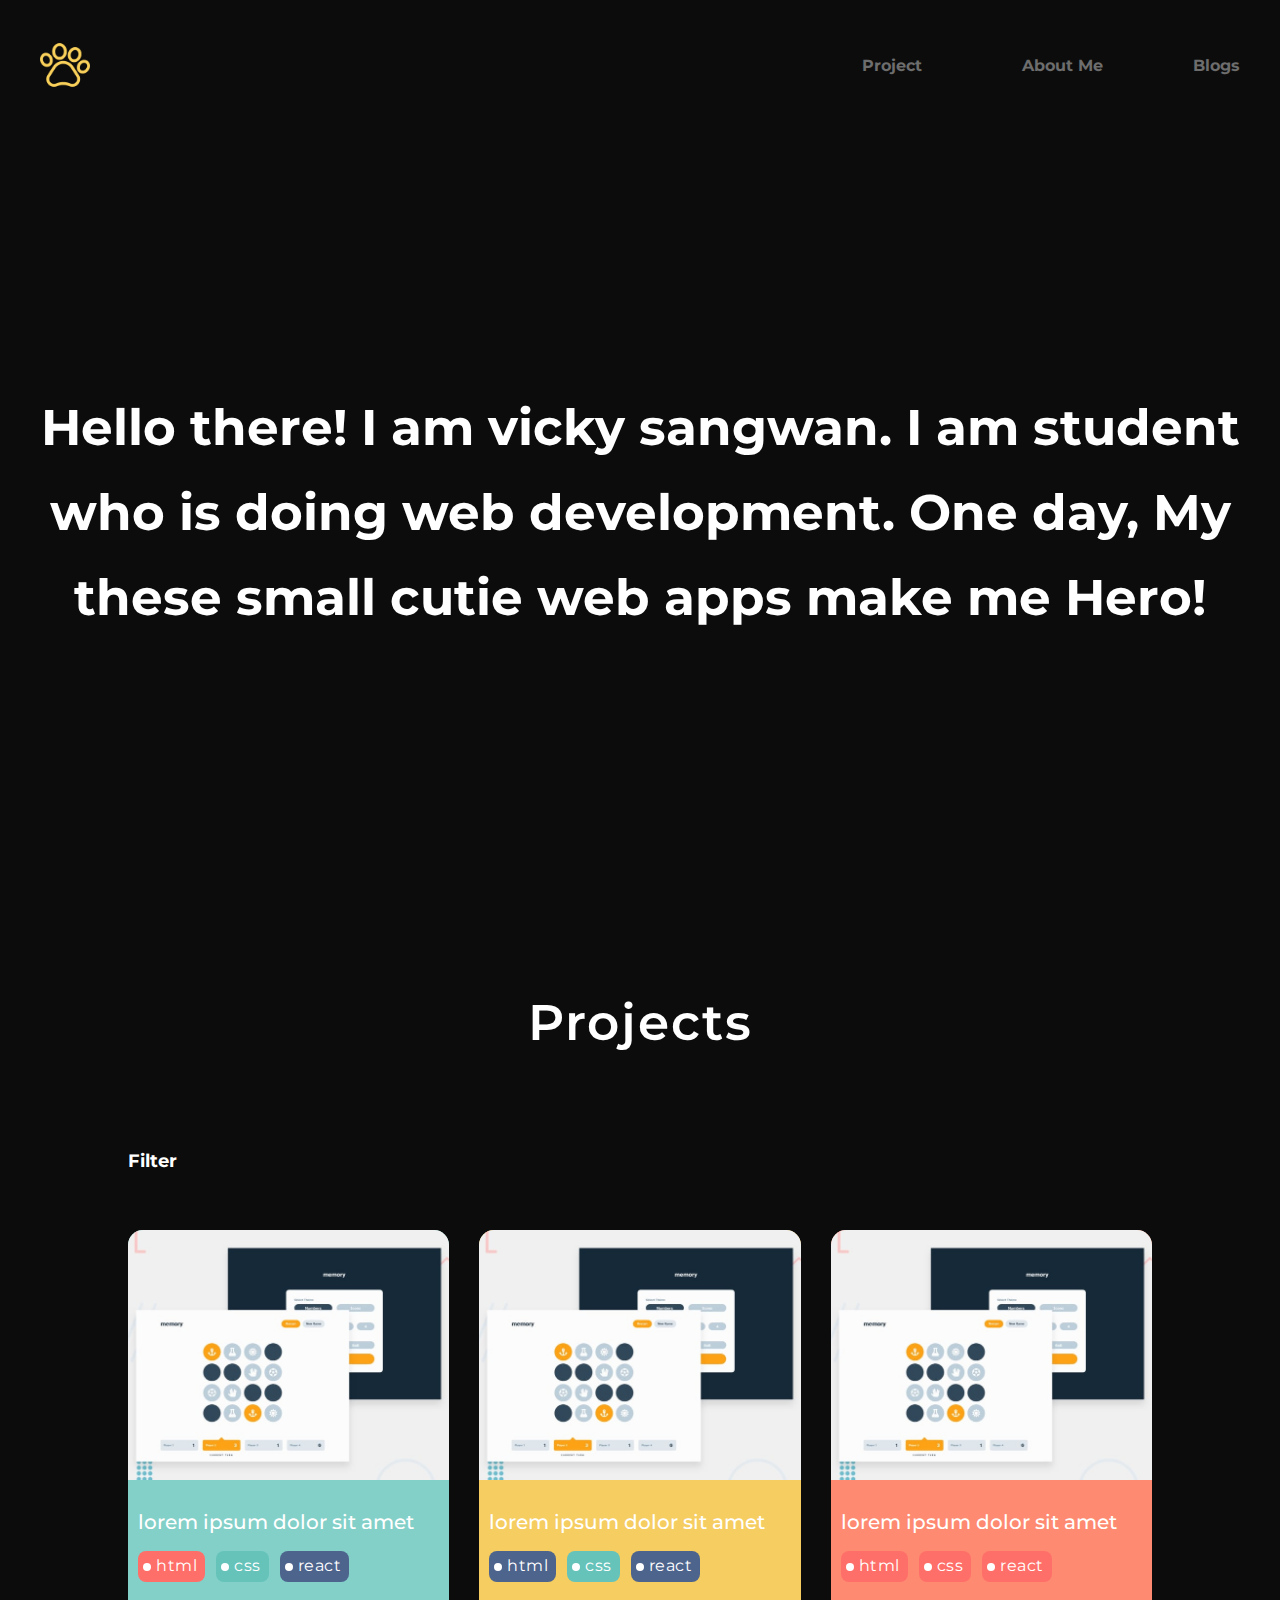
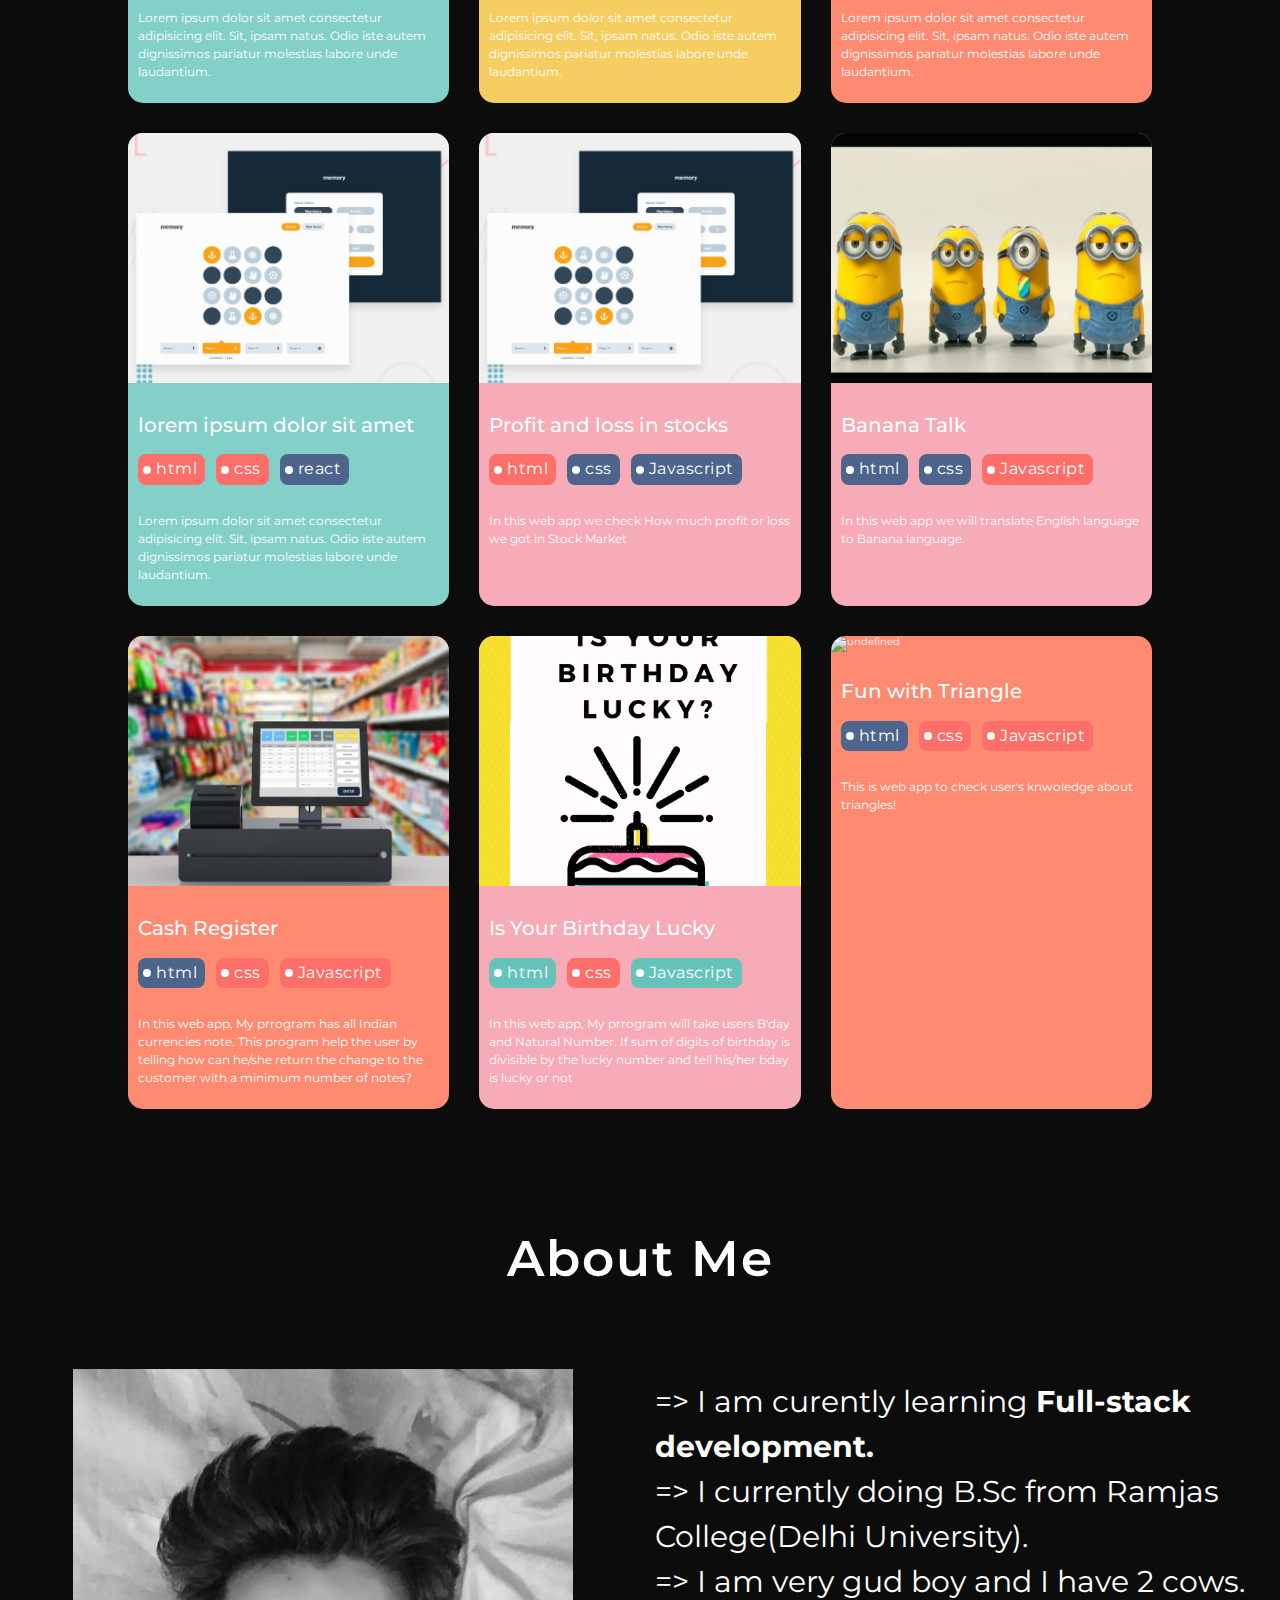
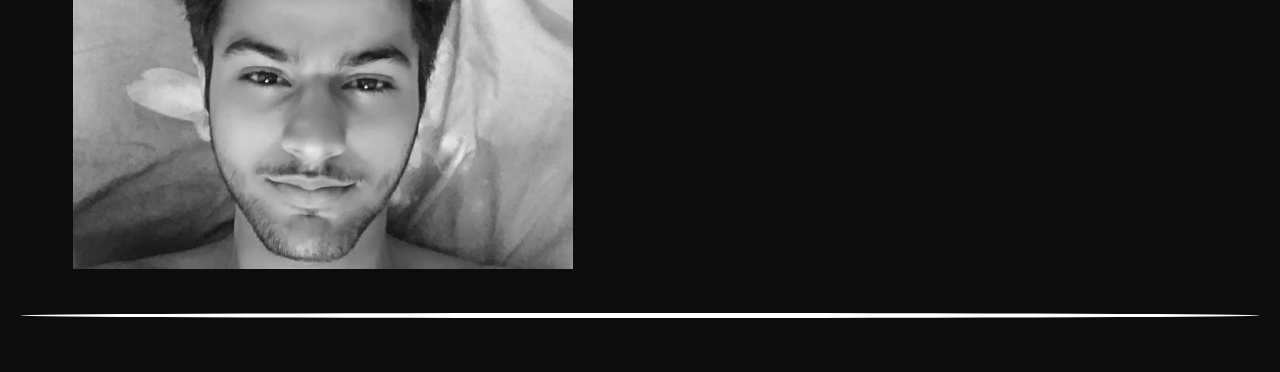
==== index.html @ 90719d3e "Initial commit" ====
<!DOCTYPE html>
<html lang="en">
  <head>
    <meta charset="UTF-8" />
    <meta http-equiv="X-UA-Compatible" content="IE=edge" />
    <meta name="viewport" content="width=device-width, initial-scale=1.0" />
    <link rel="stylesheet" href="./asset/styles/normalize.css" />
    <link rel="stylesheet" href="./asset/styles/global.css" />
    <link rel="stylesheet" href="./asset/styles/style.css" />
    <script
      src="https://kit.fontawesome.com/c394e574a2.js"
      crossorigin="anonymous"
    ></script>
    <script src="./asset/script/data.js"></script>
    <title>Vicky Darlinn-Homepage</title>
  </head>
  <body>
    <!-- navigation bar -->
    <nav class="flex space_between nav container">
      <a href="#"
        ><img src="images/pawprint.png" alt="logo of website" class="logo"
      /></a>
      <i class="fas fa-bars fa-3x hamburger_btn"></i>

      <ul class="flex nav_list">
        <li class="nav_item"><a href="#project">Project</a></li>
        <li class="nav_item"><a href="#about_me">About Me</a></li>
        <li class="nav_item"><a href="#">Blogs</a></li>
      </ul>
    </nav>

    <!-- Hero section -->
    <section class="container">
      <div class="hero">
        <h1 class="hero_heading">
          Hello there! I am vicky sangwan. I am student who is doing web
          development. One day, My these small cutie web apps make me Hero!
        </h1>
      </div>
    </section>
    <!-- project section -->
    <section class="container project_container">
      <div class="section_header">
        <h2 class="section_heading block" id="project">Projects</h2>
        <div class="filter">
          <h3 class="filter_title">Filter</h3>
          <ul class="filter_list">
            <li class="filter_item" data-category="all">All</li>
            <li class="filter_item" data-category="js">js</li>
            <li class="filter_item" data-category="react">react</li>
            <li class="filter_item" data-category="neog">neog</li>
          </ul>
        </div>
      </div>
      <div class="projects grid grid-1x3"></div>
    </section>
    <!-- About me -->
    <section class="container about_me">
      <h2 class="section_heading block" id="about_me">About Me</h2>
      <div class="grid grid-1x2">
        <img
          class="about_me_image center"
          src="./asset/img/about_me.png"
          alt=""
        />
        <ul class="about_me_list">
          <li class="about_me_item">
            => I am curently learning <strong>Full-stack development.</strong>
          </li>
          <li class="about_me_item">
            => I currently doing B.Sc from Ramjas College(Delhi University).
          </li>
          <li class="about_me_item">=> I am very gud boy and I have 2 cows.</li>
        </ul>
      </div>
    </section>
    <footer class="container">
      <span class="footer_line"></span>
      <ul class="flex center_flex">
        <li>
          <a href="https://twitter.com/utpalsangwan"></a
          ><i class="footer_icon fab fa-3x fa-twitter"></i>
        </li>
        <li>
          <a href="https://www.linkedin.com/in/utpalsangwan/"></a
          ><i class="footer_icon fab fa-3x fa-linkedin"></i>
        </li>
        <li>
          <a href="https://github.com/vickydarlinn"></a
          ><i class="footer_icon fab fa-3x fa-github"></i>
        </li>
      </ul>
    </footer>
    <script src="./asset/script/app.js"></script>
  </body>
</html>
---- asset/styles/global.css ----
.flex {
  display: flex;
}
.center_flex {
  align-items: center;
  justify-content: center;
}

.space_between {
  justify-content: space-between;
  align-items: center;
}
.hidden {
  display: none;
}

.grid {
  display: grid;
}

.grid-1x3 {
  grid-template-columns: repeat(3, 1fr);
  grid-gap: 3rem;
}
.grid-1x2 {
  grid-template-columns: repeat(2, 1fr);
  grid-gap: 3rem;
}

@media screen and (max-width: 768px) {
  .grid-1x3 {
    grid-template-columns: repeat(2, 1fr);
    grid-gap: 2rem;
  }
  .grid-1x2 {
    grid-template-columns: 1fr;
  }
}
@media screen and (max-width: 460px) {
  .grid-1x2,
  .grid-1x3 {
    grid-template-columns: 1fr;
  }
}
---- asset/styles/style.css ----
@import url("https://fonts.googleapis.com/css2?family=Montserrat:wght@400;700&display=swap");

:root {
  --hover_color: #f9d05a;
  --hover_color2: #ea533c;
  --primary_color: #ffffff;
  --secondary_color: #6d6d6d;
  --bg_color: #0c0c0c;
  --yellow: #f6cd61;
  --orange: #fe8a71;
  --sky: #83d0c9;
  --pink: #f6abb6;
}

html {
  font-size: 62.5%;
  scroll-behavior: smooth;
}

ul {
  list-style-type: none;
}

body {
  background-color: var(--bg_color);
  color: var(--primary_color);
  font-family: "Montserrat", sans-serif;
}

a {
  text-decoration: none;
  display: inline-block;
}

/* ############ block and section ######## */

.container {
  margin: auto;
  max-width: 1366px;
  padding: 2rem;
}

.block {
  padding: 4rem 0;
}

/* ############ batch ##########  */

.batch {
  display: inline-block;
  background-color: var(--sky);
  font-size: 1.6rem;
  padding: 6px 8px 6px 18px;
  border-radius: 8px;
  border: none;
  letter-spacing: 0.5px;
  position: relative;
}

.batch-orange {
  background-color: var(--orange);
}
.batch-yellow {
  background-color: var(--yellow);
}
.batch-sky {
  background-color: var(--sky);
}
.batch-pink {
  background-color: var(--pink);
}

.batch::before {
  content: "";
  position: absolute;
  width: 8px;
  height: 8px;
  background-color: white;
  left: 0.5rem;
  border-radius: 100%;
  top: 50%;
  transform: translateY(-50%);
}

/* ############## btn ########### */

.btn {
  background-color: var(--yellow);
  padding: 1rem 1.5rem;
  border-radius: 8px;
  font-size: 1.4rem;
  letter-spacing: 1px;
  color: rgb(24, 22, 22);
  font-weight: 500;
}

/*////////////////////////// header structure and skin */
.nav {
  padding: 4rem;
}

.logo {
  height: 5rem;
}
.nav_list {
  list-style: none;
}
.nav_item {
  font-size: 1.6rem;
  font-weight: 700;
  margin: 0 5rem;
}

.nav_list .nav_item:last-child {
  margin: 0 0 0 4rem;
}

.nav_item a {
  color: var(--secondary_color);
}
.nav_list a:hover {
  color: var(--primary_color);
  transition: 0.3s;
}
.hamburger_btn {
  color: var(--secondary_color);
  cursor: pointer;
  display: none !important;
}

/* header tablet & mobile design */
@media screen and (max-width: 768px) {
  .nav.flex {
    flex-wrap: wrap;
    position: relative;
  }
  .nav_list {
    background-color: var(--bg_color);
    flex-direction: column;
    left: 50%;
    margin: 2rem auto;
    max-height: 0;
    overflow: hidden;
    position: absolute;
    text-align: center;
    top: 80%;
    transform-origin: top center;
    transform: translateX(-50%) scaleY(0);
    transition: all 0.5s ease;
    width: 80%;
    z-index: 2;
  }

  .nav_item {
    margin: 2rem auto;
  }

  .nav_list .nav_item:last-child {
    margin: 2rem 4rem;
  }

  .nav_list.active {
    max-height: 100vh;
    transform: translateX(-50%) scaleY(1);
  }
  .hamburger_btn {
    display: inline-block !important;
    transition: all 0.5s ease;
  }
  .hamburger_btn.active {
    color: var(--primary_color);
  }
}

/* ########## hero section ############ */

.hero {
  height: 80vh;
  display: flex;
  align-items: center;
}

.hero_heading {
  max-width: 58ch;
  text-align: center;
  line-height: 1.7;
  font-size: 3.6rem;
  font-weight: 700;
  font-size: 5rem;
}

@media screen and (max-width: 768px) {
  .hero_heading {
    line-height: 1.5;
    font-size: 3rem;
  }
}

/* #########project card ########## */

.project_container {
  max-width: 1024px;
}

.section_heading {
  font-size: 5rem;
  text-align: center;
  letter-spacing: 2px;
  font-weight: 600;
}

.project_card {
  background-color: var(--orange);
  border-radius: 15px;
  overflow: hidden;
  position: relative;
}

.project_img {
  height: 25rem;
  object-fit: cover;
  width: 100%;
}

.card_content {
  padding: 1rem 1rem;
}

.project_title {
  font-size: 2rem;
  font-weight: 500;
  line-height: 1.3;
}

.card_batch {
  margin-right: 0.8rem;
  margin-bottom: 1.5rem;
}

.project_description {
  font-size: 1.2rem;
  line-height: 1.5;
}

.extended_content {
  background-color: rgba(0, 0, 0, 0.685);
  box-sizing: border-box;
  height: 100%;
  opacity: 0;
  padding: 2rem;
  position: absolute;
  transform: scale(2);
  transition: all 0.3s ease;
  width: 100%;
  z-index: 2;
}

.challenge {
  display: inline-block;
  font-size: 2rem;
  letter-spacing: 0.5px;
}

.challenge_text {
  color: rgba(255, 255, 255, 0.959);
  font-size: 1.5rem;
  line-height: 1.5;
}

.card_btn_wrapper {
  align-items: center;
  bottom: 2rem;
  box-sizing: border-box;
  display: flex;
  justify-content: space-between;
  left: 2rem;
  position: absolute;
  right: 2rem;
}

.project_card:hover > .extended_content {
  opacity: 1;
  transform: scale(1);
}

/* ######## filter ########  */
.filter {
  position: relative;
  margin-bottom: 4rem;
}

.filter_title {
  font-size: 1.8rem;
  cursor: pointer;
  display: inline-block;
}

.filter_list {
  position: absolute;
  left: 5rem;
  margin: 0;
  top: 50%;
  transition: all 0.3s linear;
  transform: translateY(-50%) scaleX(0);
  overflow: hidden;
  transform-origin: left center;
}

.filter_item {
  display: inline-block;
  font-size: 1.8rem;
  margin: 0 1rem 0 0;
  cursor: pointer;
  position: relative;
  padding: 0.6rem 0;
}

.filter_item::before {
  content: "";
  position: absolute;
  left: 0;
  bottom: 0;
  height: 2px;
  width: 0;
  border-radius: 2px;
  background-color: white;
  transition: all 0.3s ease;
}

.filter_item:hover::before {
  width: 100%;
}

.filter_list.active {
  transform: translateY(-50%) scaleX(1);
}
/* about me */
.about_me_list {
  padding: 0;
}
.about_me_item {
  font-size: 3rem;
  display: block;
  line-height: 1.5;
}
.about_me_image {
  max-width: 50rem;
  width: 100%;
  height: auto;
  margin: auto;
}
@media screen and (max-width: 768px) {
  .about_me_item {
    font-size: 2rem;
  }
}

/* footer */
.footer_line {
  display: inline-block;
  width: 100%;
  height: 0.5rem;
  background-color: var(--primary_color);
  border-radius: 100%;
}
.footer_icon {
  margin: 0.5rem 3rem;
  cursor: pointer;
}
.footer_icon:hover {
  color: var(--hover_color);
  transition: 0.5s ease;
}
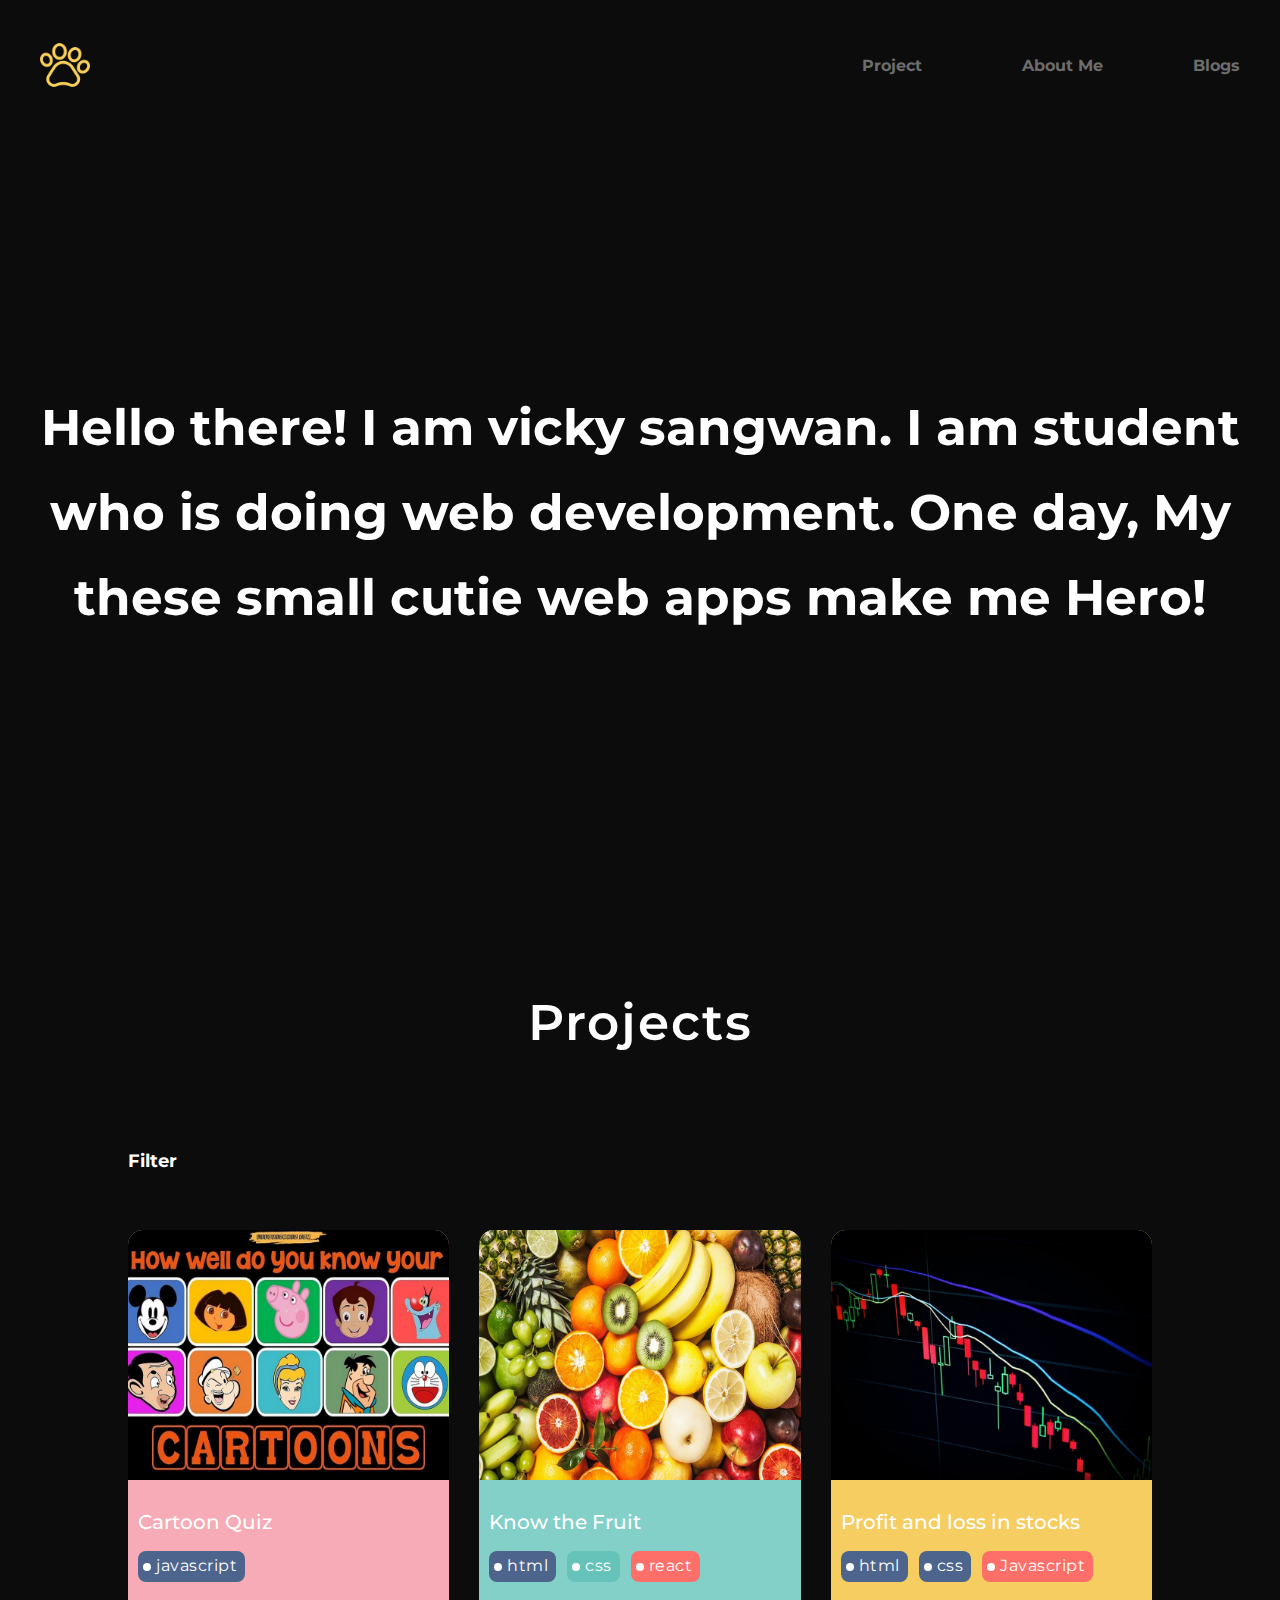
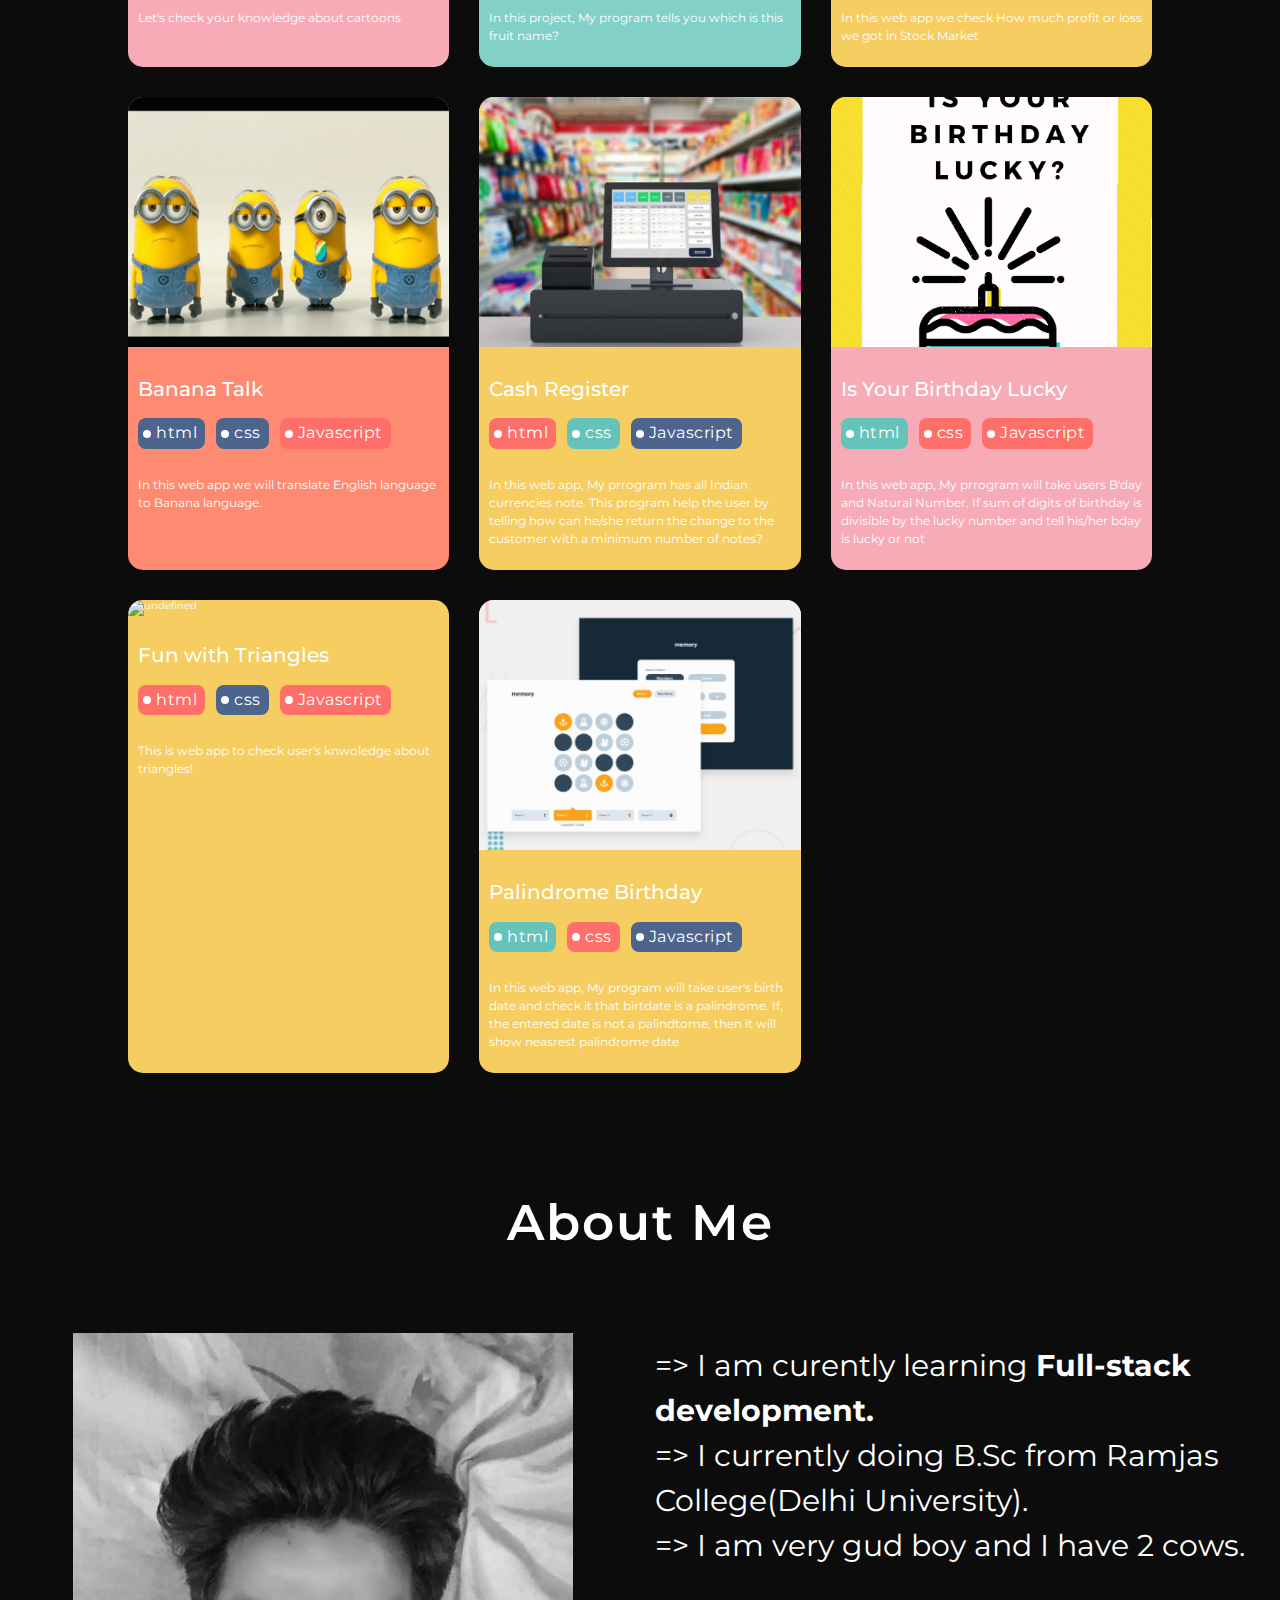
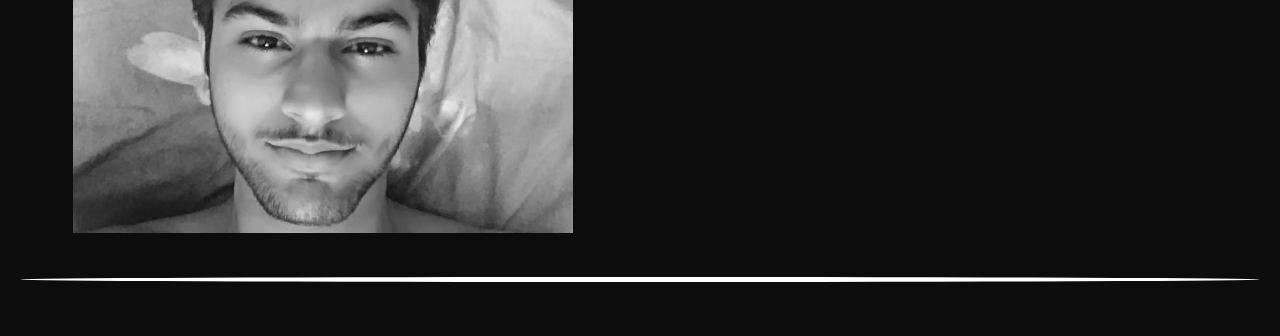
==== commit b40095a3: "fix:blog links" ====
--- a/index.html
+++ b/index.html
@@ -25,7 +25,7 @@
       <ul class="flex nav_list">
         <li class="nav_item"><a href="#project">Project</a></li>
         <li class="nav_item"><a href="#about_me">About Me</a></li>
-        <li class="nav_item"><a href="#">Blogs</a></li>
+        <li class="nav_item"><a href="blogs/blogs.html">Blogs</a></li>
       </ul>
     </nav>
 
@@ -74,6 +74,7 @@
         </ul>
       </div>
     </section>
+    <!-- footer -->
     <footer class="container">
       <span class="footer_line"></span>
       <ul class="flex center_flex">
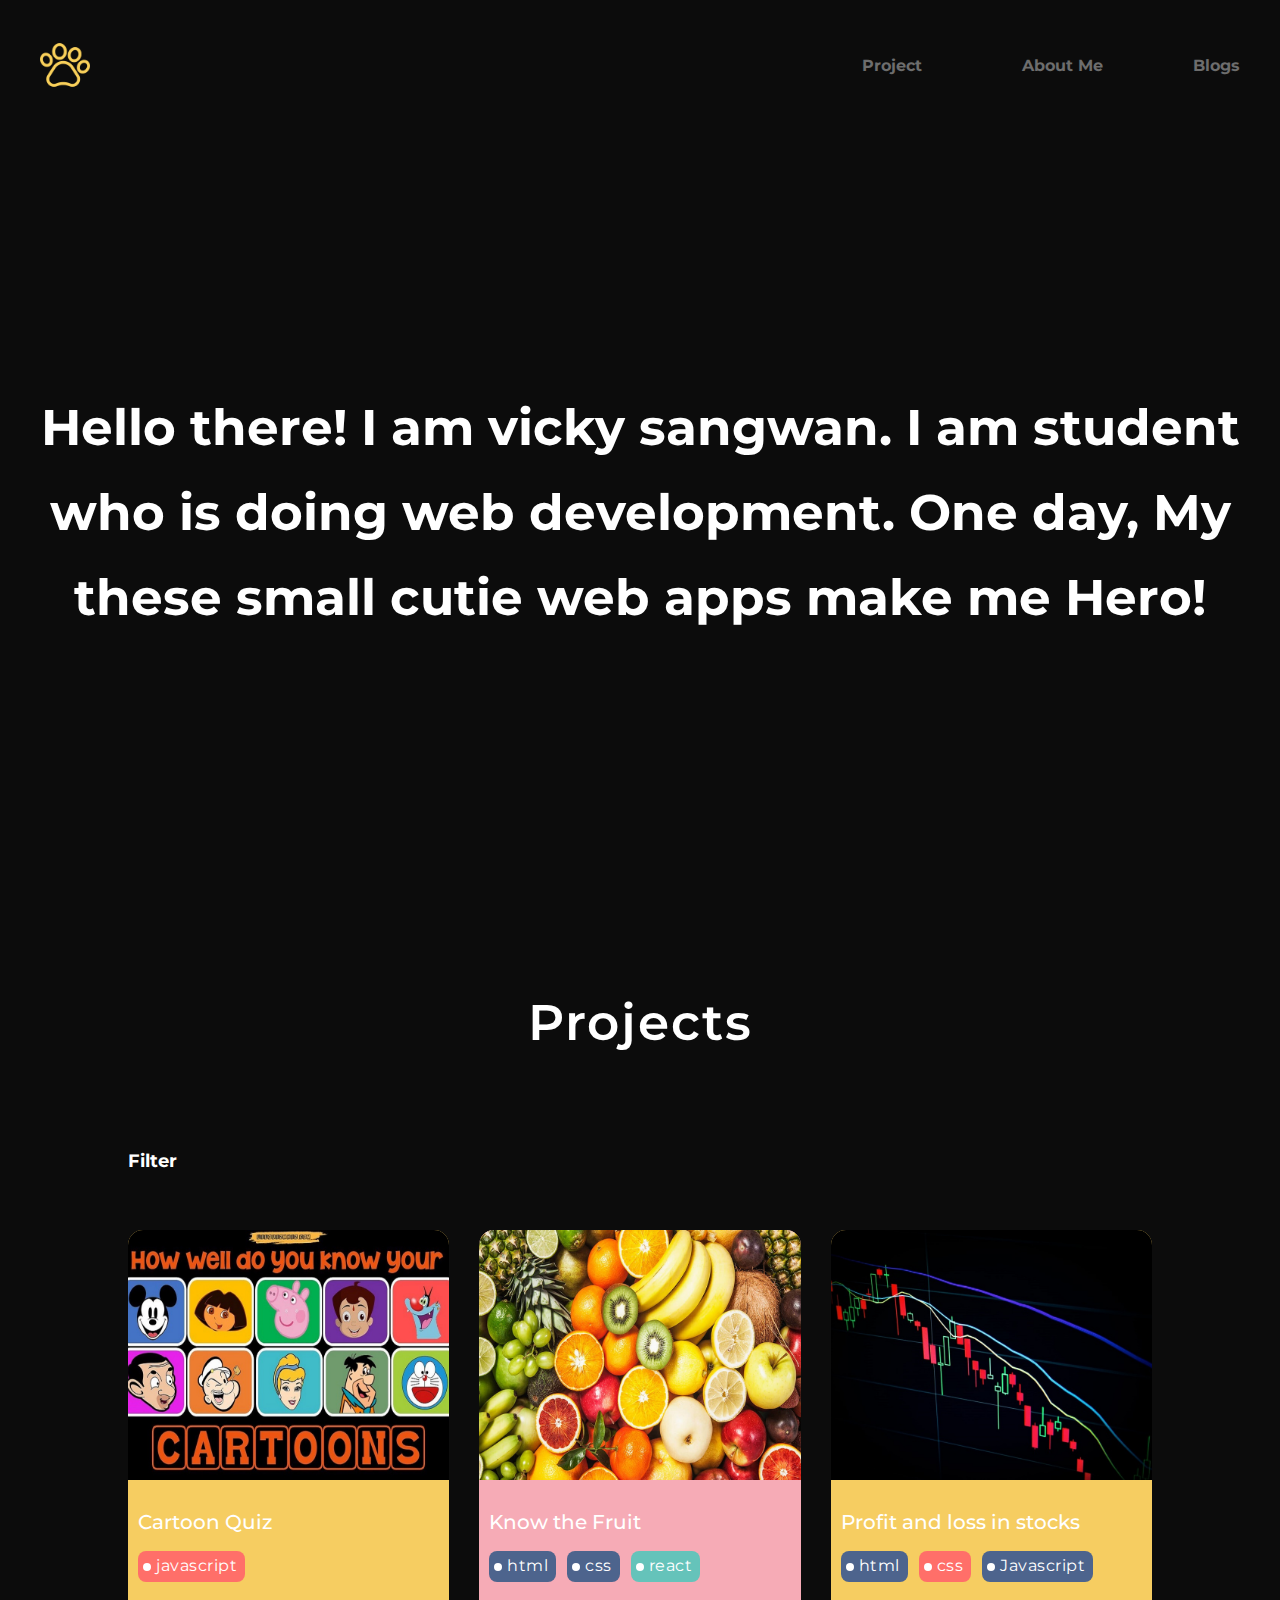
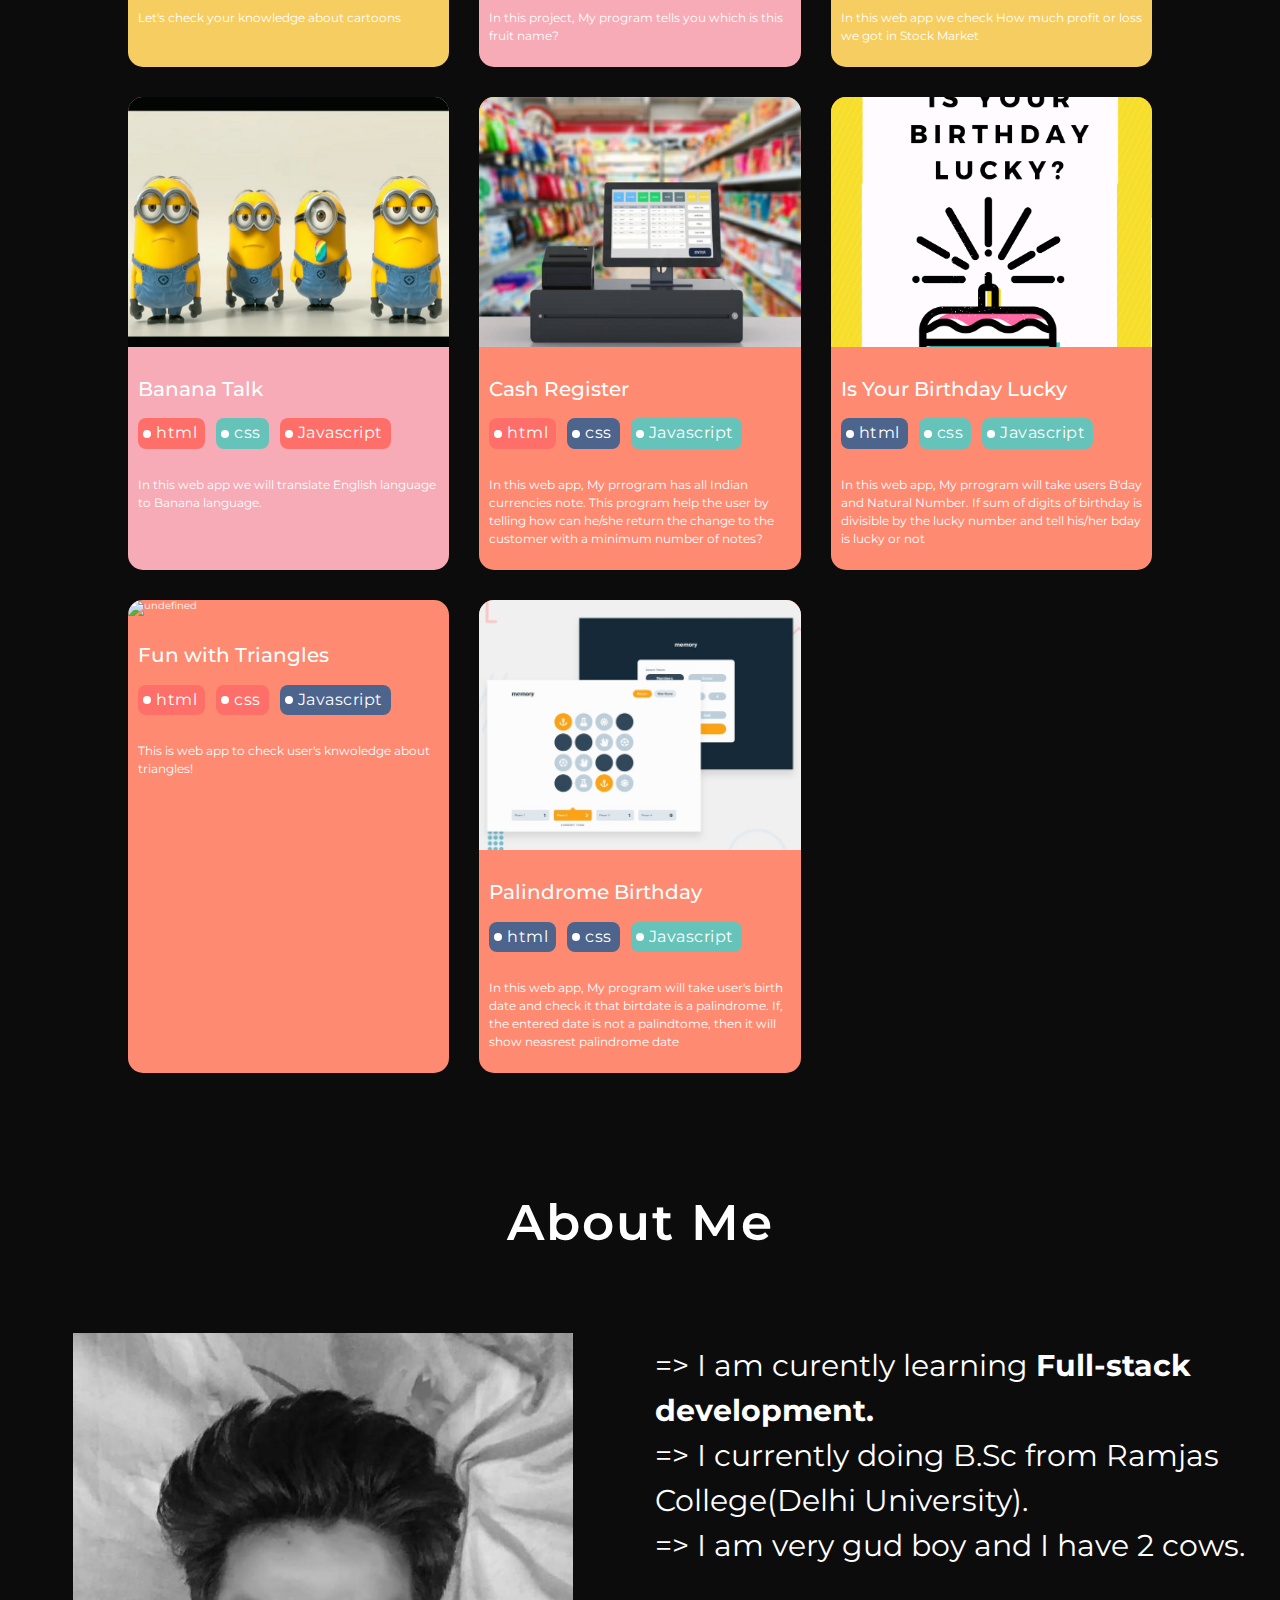
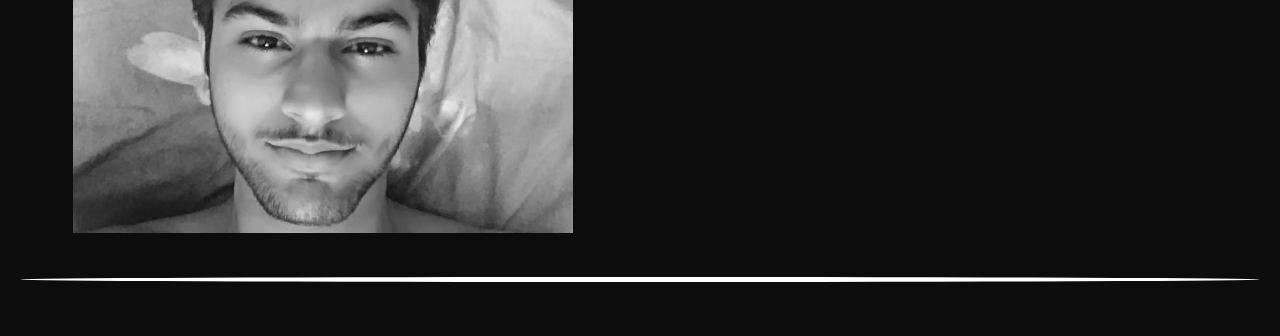
==== commit 70247459: "footer:fix" ====
--- a/index.html
+++ b/index.html
@@ -79,16 +79,19 @@
       <span class="footer_line"></span>
       <ul class="flex center_flex">
         <li>
-          <a href="https://twitter.com/utpalsangwan"></a
-          ><i class="footer_icon fab fa-3x fa-twitter"></i>
+          <a href="https://twitter.com/utpalsangwan"
+            ><i class="footer_icon fab fa-3x fa-twitter"></i
+          ></a>
         </li>
         <li>
-          <a href="https://www.linkedin.com/in/utpalsangwan/"></a
-          ><i class="footer_icon fab fa-3x fa-linkedin"></i>
+          <a href="https://www.linkedin.com/in/utpalsangwan/"
+            ><i class="footer_icon fab fa-3x fa-linkedin"></i
+          ></a>
         </li>
         <li>
-          <a href="https://github.com/vickydarlinn"></a
-          ><i class="footer_icon fab fa-3x fa-github"></i>
+          <a href="https://github.com/vickydarlinn">
+            <i class="footer_icon fab fa-3x fa-github"></i
+          ></a>
         </li>
       </ul>
     </footer>
--- a/asset/styles/style.css
+++ b/asset/styles/style.css
@@ -364,6 +364,7 @@
   border-radius: 100%;
 }
 .footer_icon {
+  color: var(--primary_color);
   margin: 0.5rem 3rem;
   cursor: pointer;
 }
@@ -371,3 +372,15 @@
   color: var(--hover_color);
   transition: 0.5s ease;
 }
+/* blog page main */
+.blog_heading a {
+  color: var(--primary_color);
+  font-size: 2rem;
+}
+.blog_img {
+  max-width: 35rem;
+  width: 100%;
+}
+.blog_text {
+  font-size: 1.8rem;
+}
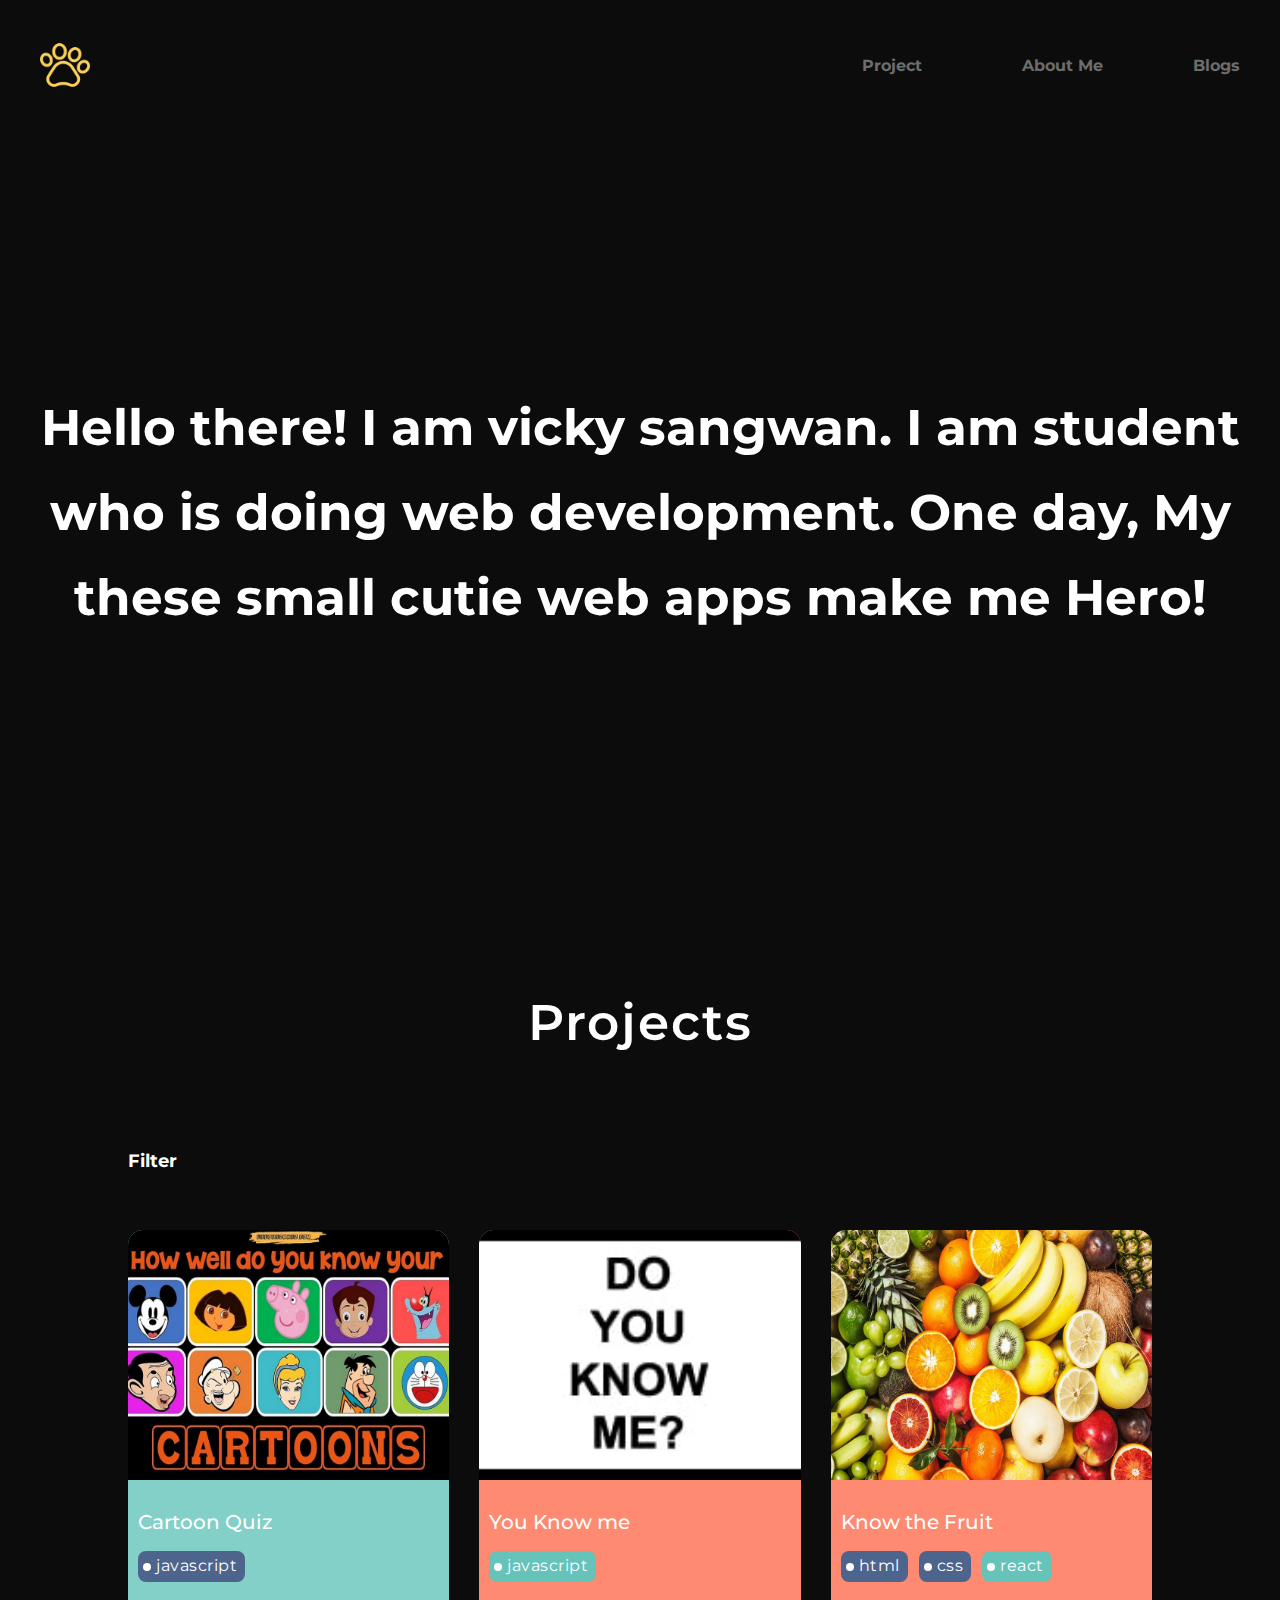
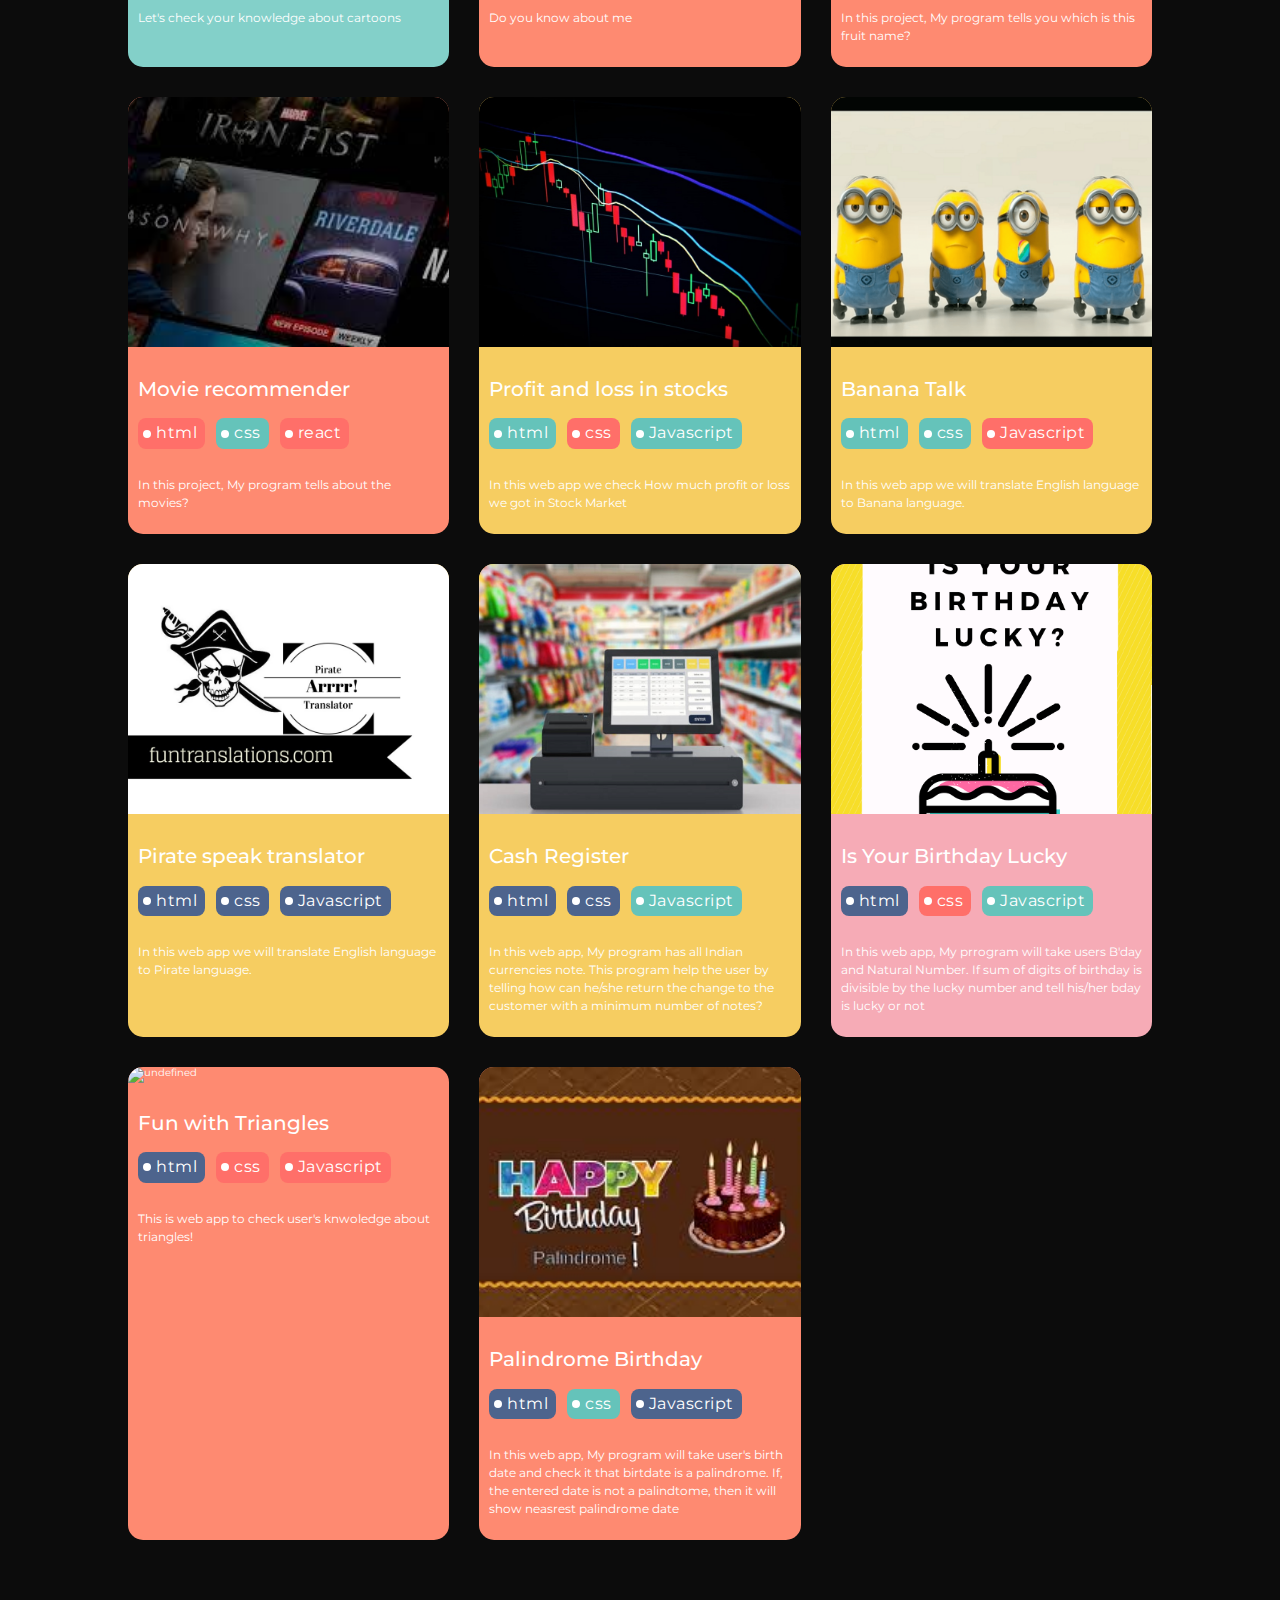
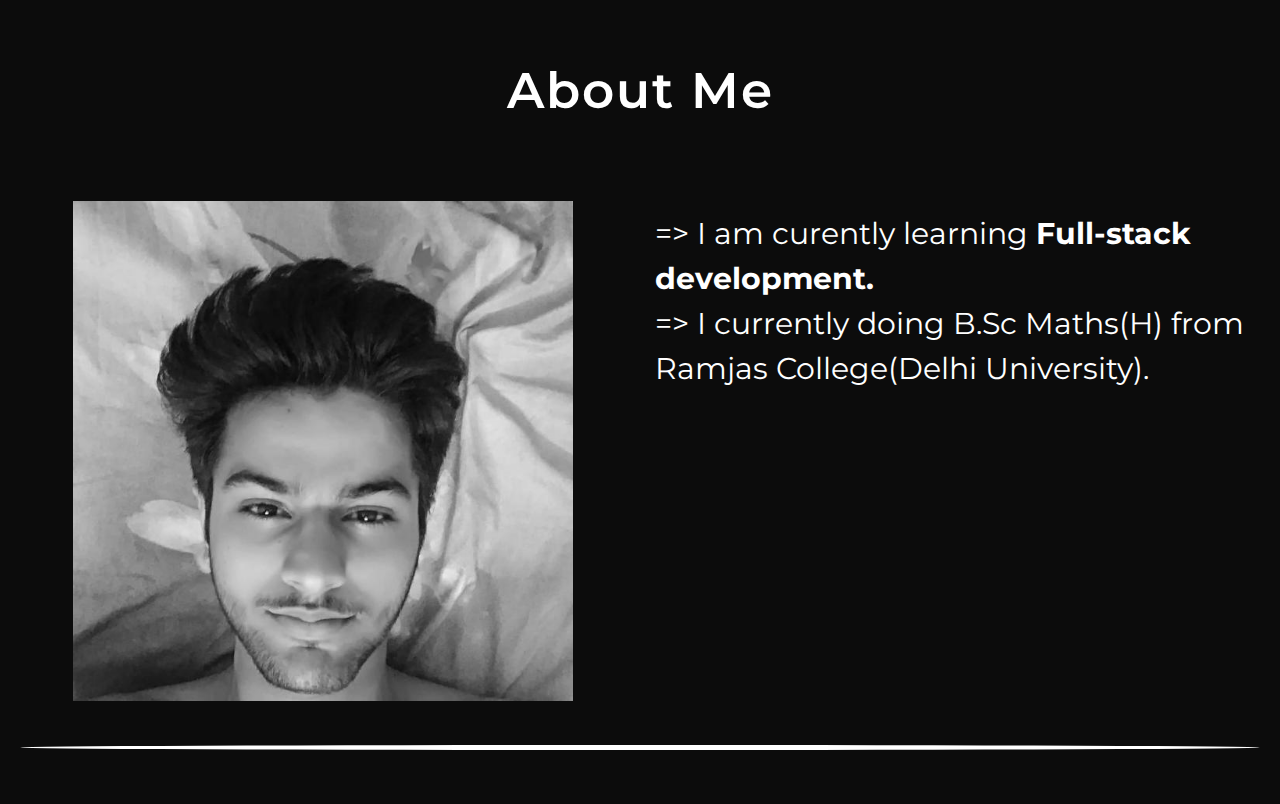
==== commit 2dc6f93d: "fix:about me" ====
--- a/index.html
+++ b/index.html
@@ -68,9 +68,9 @@
             => I am curently learning <strong>Full-stack development.</strong>
           </li>
           <li class="about_me_item">
-            => I currently doing B.Sc from Ramjas College(Delhi University).
+            => I currently doing B.Sc Maths(H) from Ramjas College(Delhi
+            University).
           </li>
-          <li class="about_me_item">=> I am very gud boy and I have 2 cows.</li>
         </ul>
       </div>
     </section>
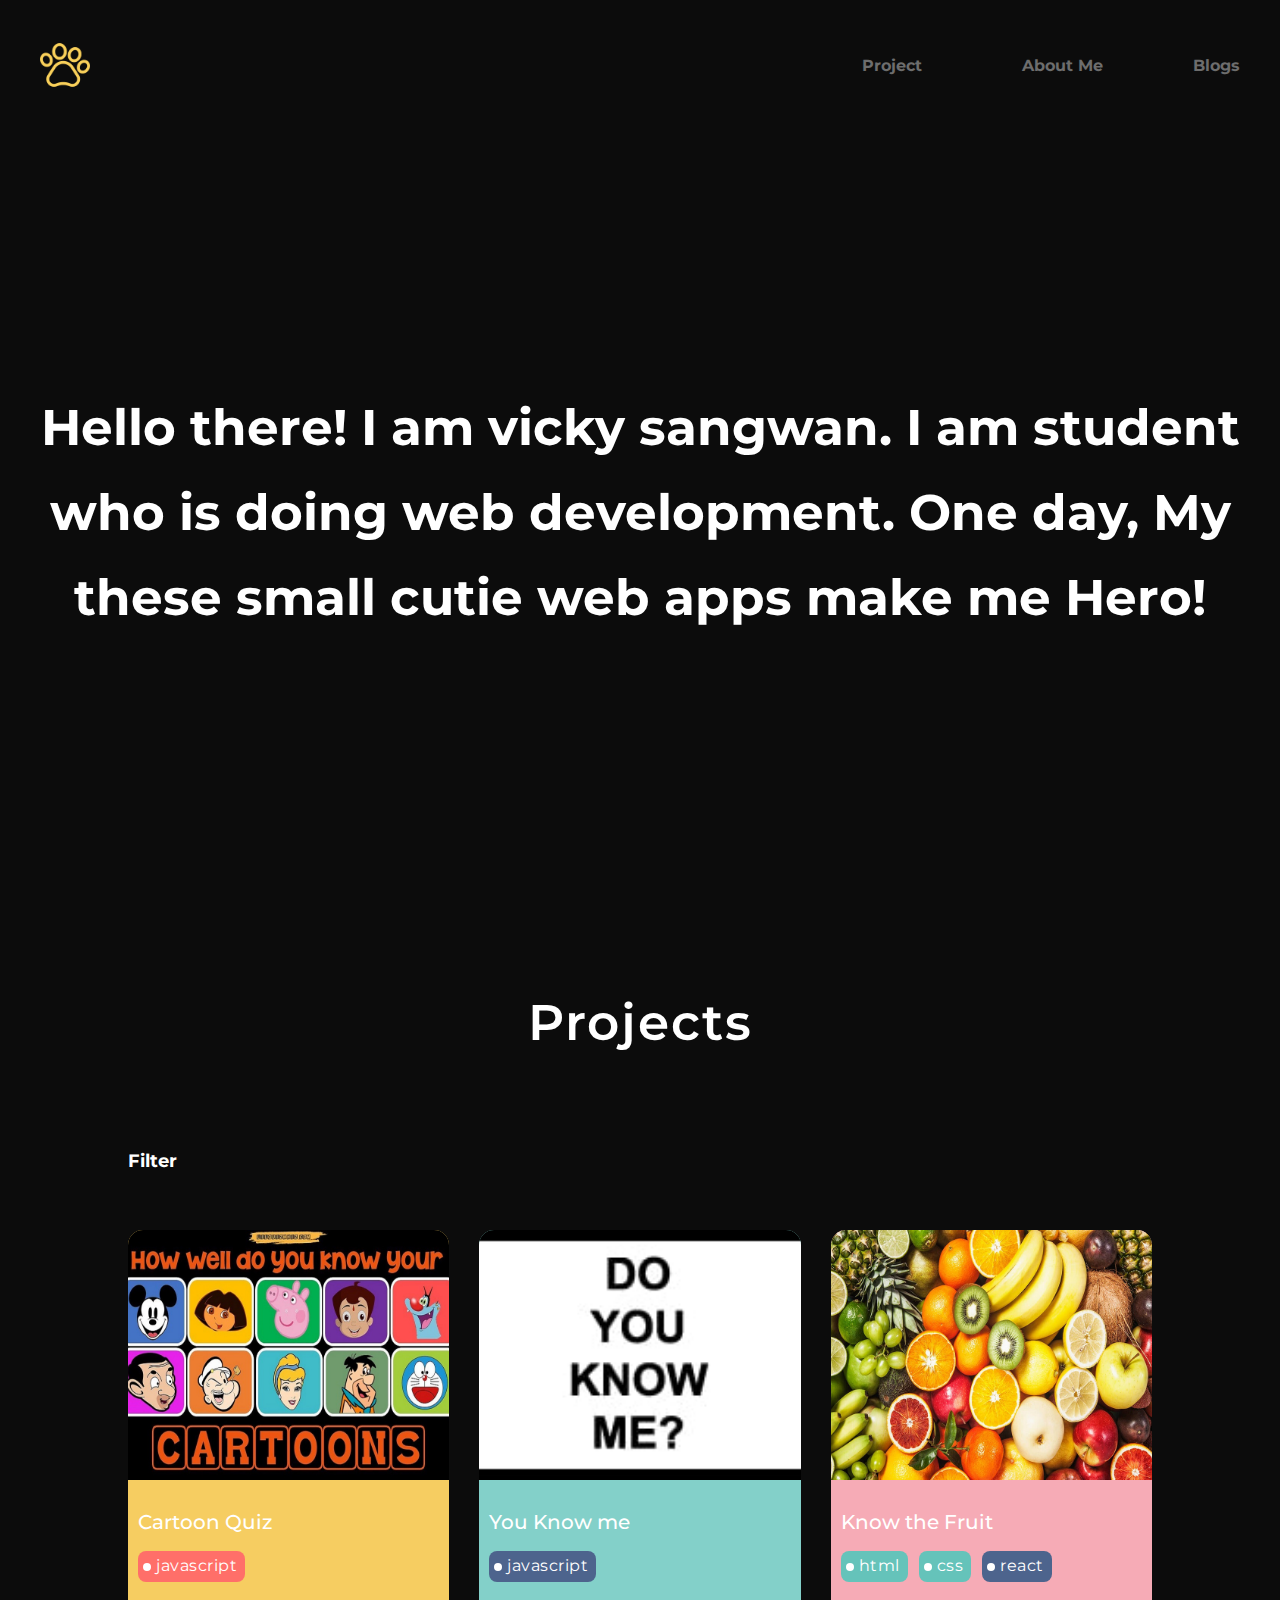
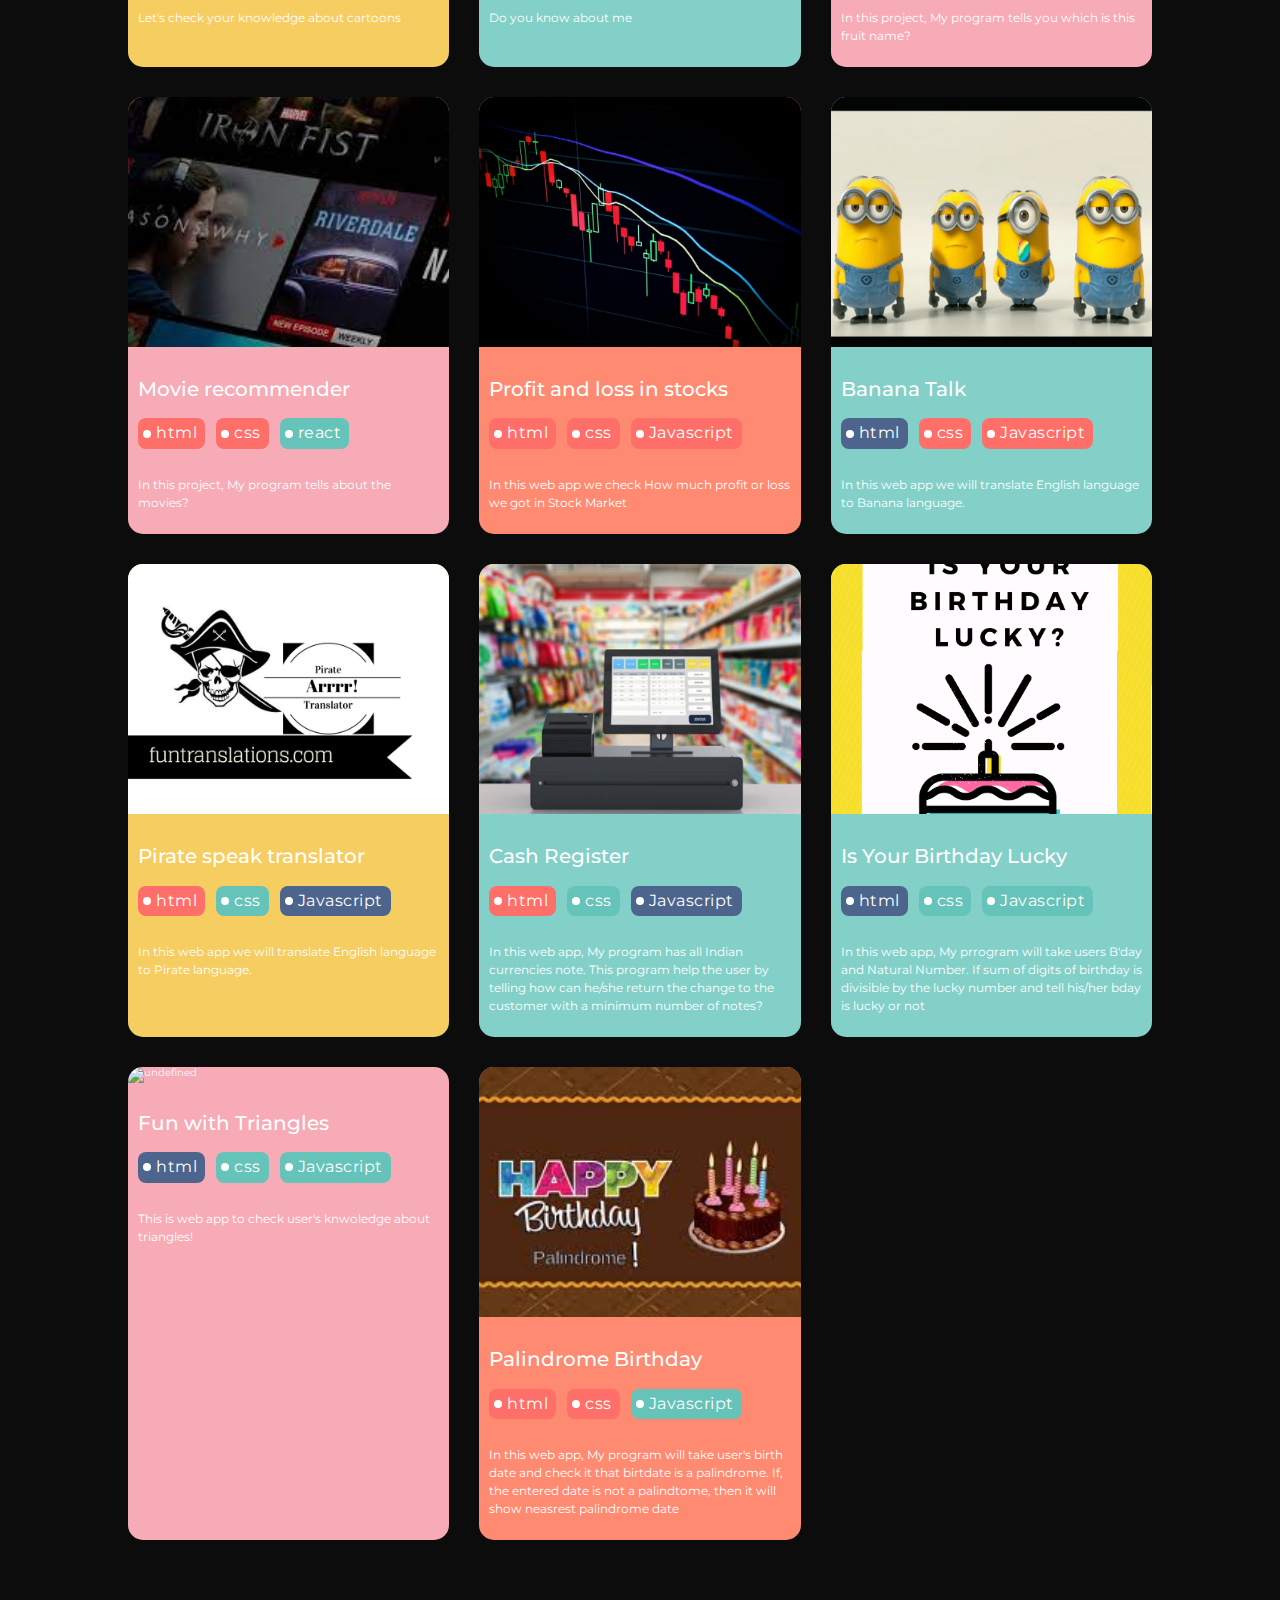
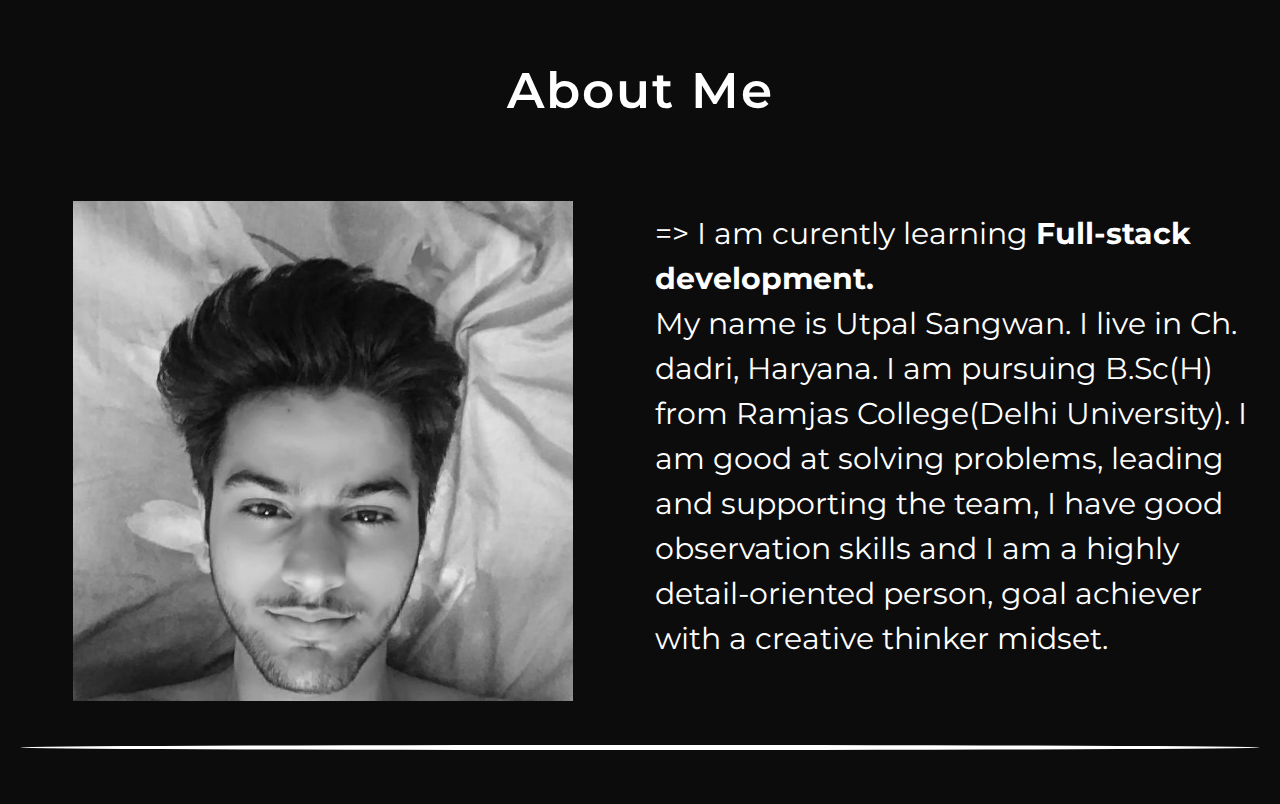
==== commit 7631d6b7: "update:about me" ====
--- a/index.html
+++ b/index.html
@@ -68,8 +68,11 @@
             => I am curently learning <strong>Full-stack development.</strong>
           </li>
           <li class="about_me_item">
-            => I currently doing B.Sc Maths(H) from Ramjas College(Delhi
-            University).
+            My name is Utpal Sangwan. I live in Ch. dadri, Haryana. I am
+            pursuing B.Sc(H) from Ramjas College(Delhi University). I am good at
+            solving problems, leading and supporting the team, I have good
+            observation skills and I am a highly detail-oriented person, goal
+            achiever with a creative thinker midset.
           </li>
         </ul>
       </div>
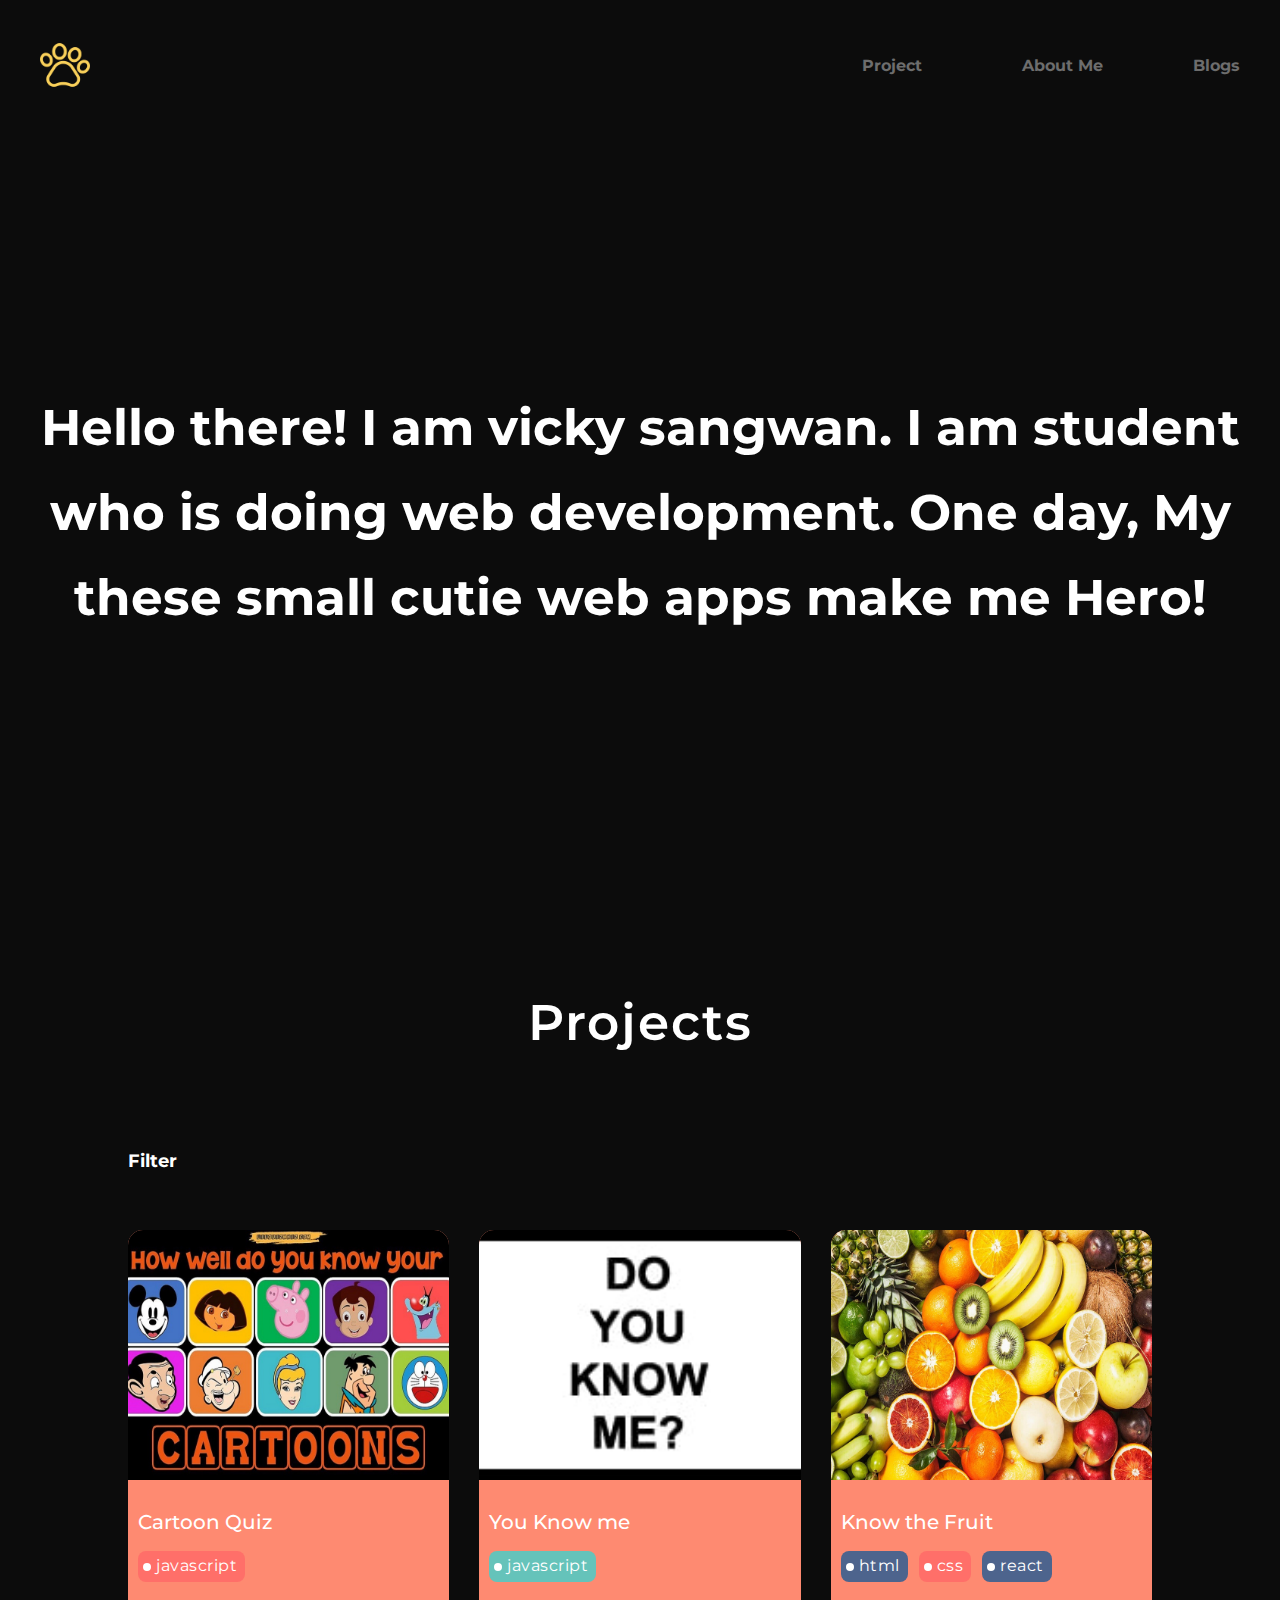
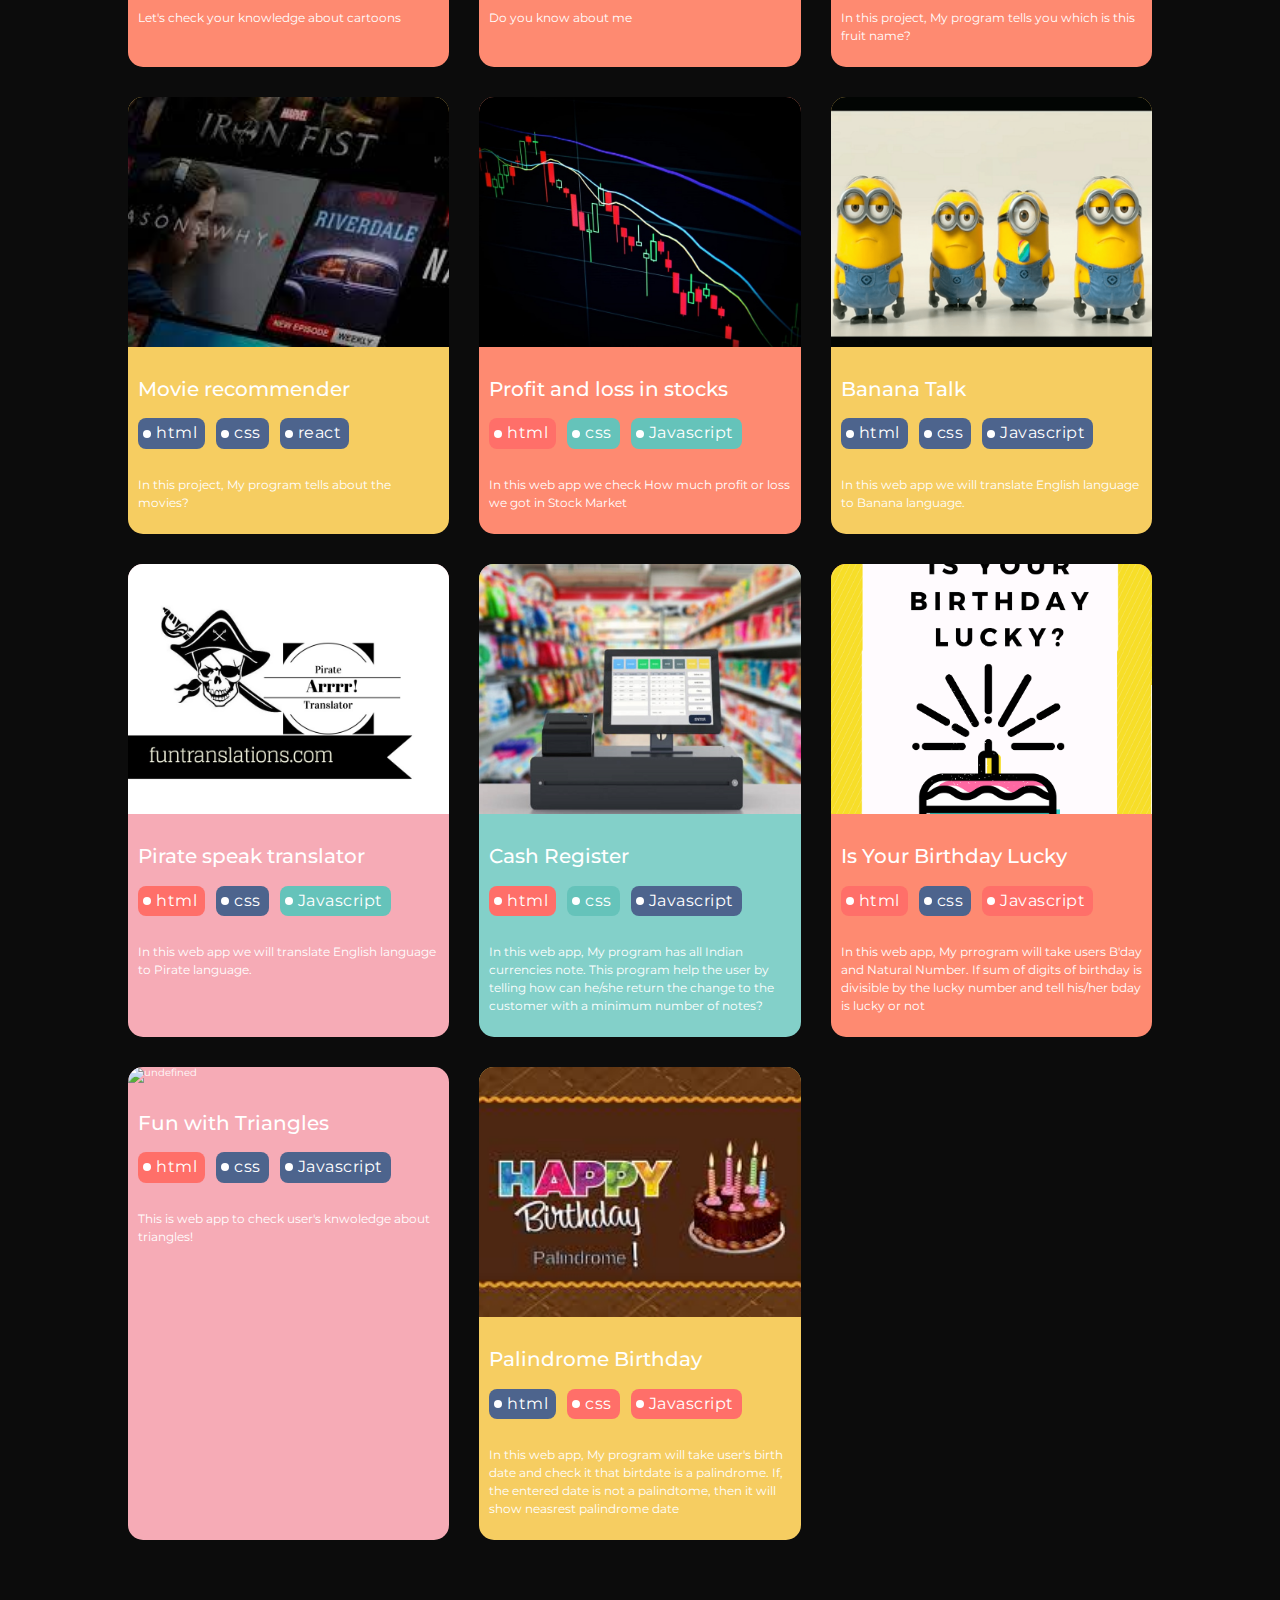
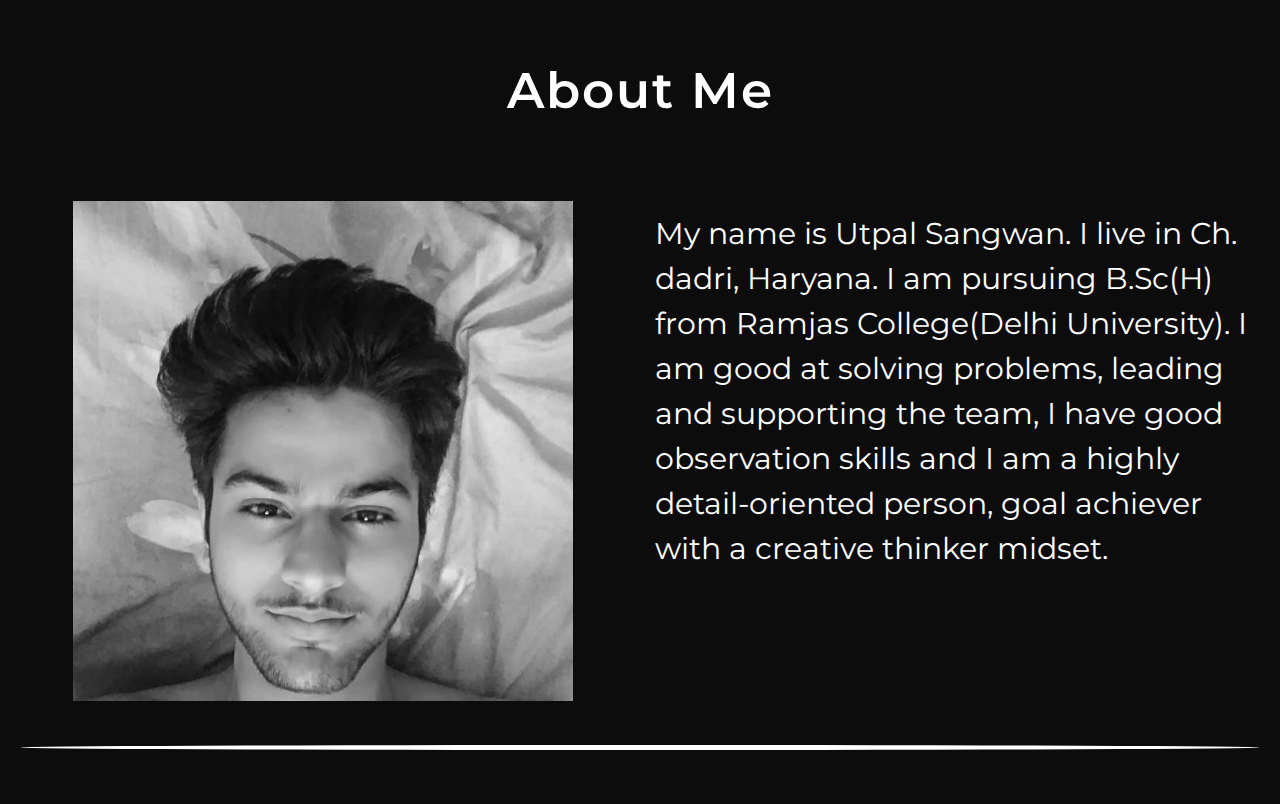
==== commit c46f0b39: "fix:about me" ====
--- a/index.html
+++ b/index.html
@@ -65,9 +65,6 @@
         />
         <ul class="about_me_list">
           <li class="about_me_item">
-            => I am curently learning <strong>Full-stack development.</strong>
-          </li>
-          <li class="about_me_item">
             My name is Utpal Sangwan. I live in Ch. dadri, Haryana. I am
             pursuing B.Sc(H) from Ramjas College(Delhi University). I am good at
             solving problems, leading and supporting the team, I have good
